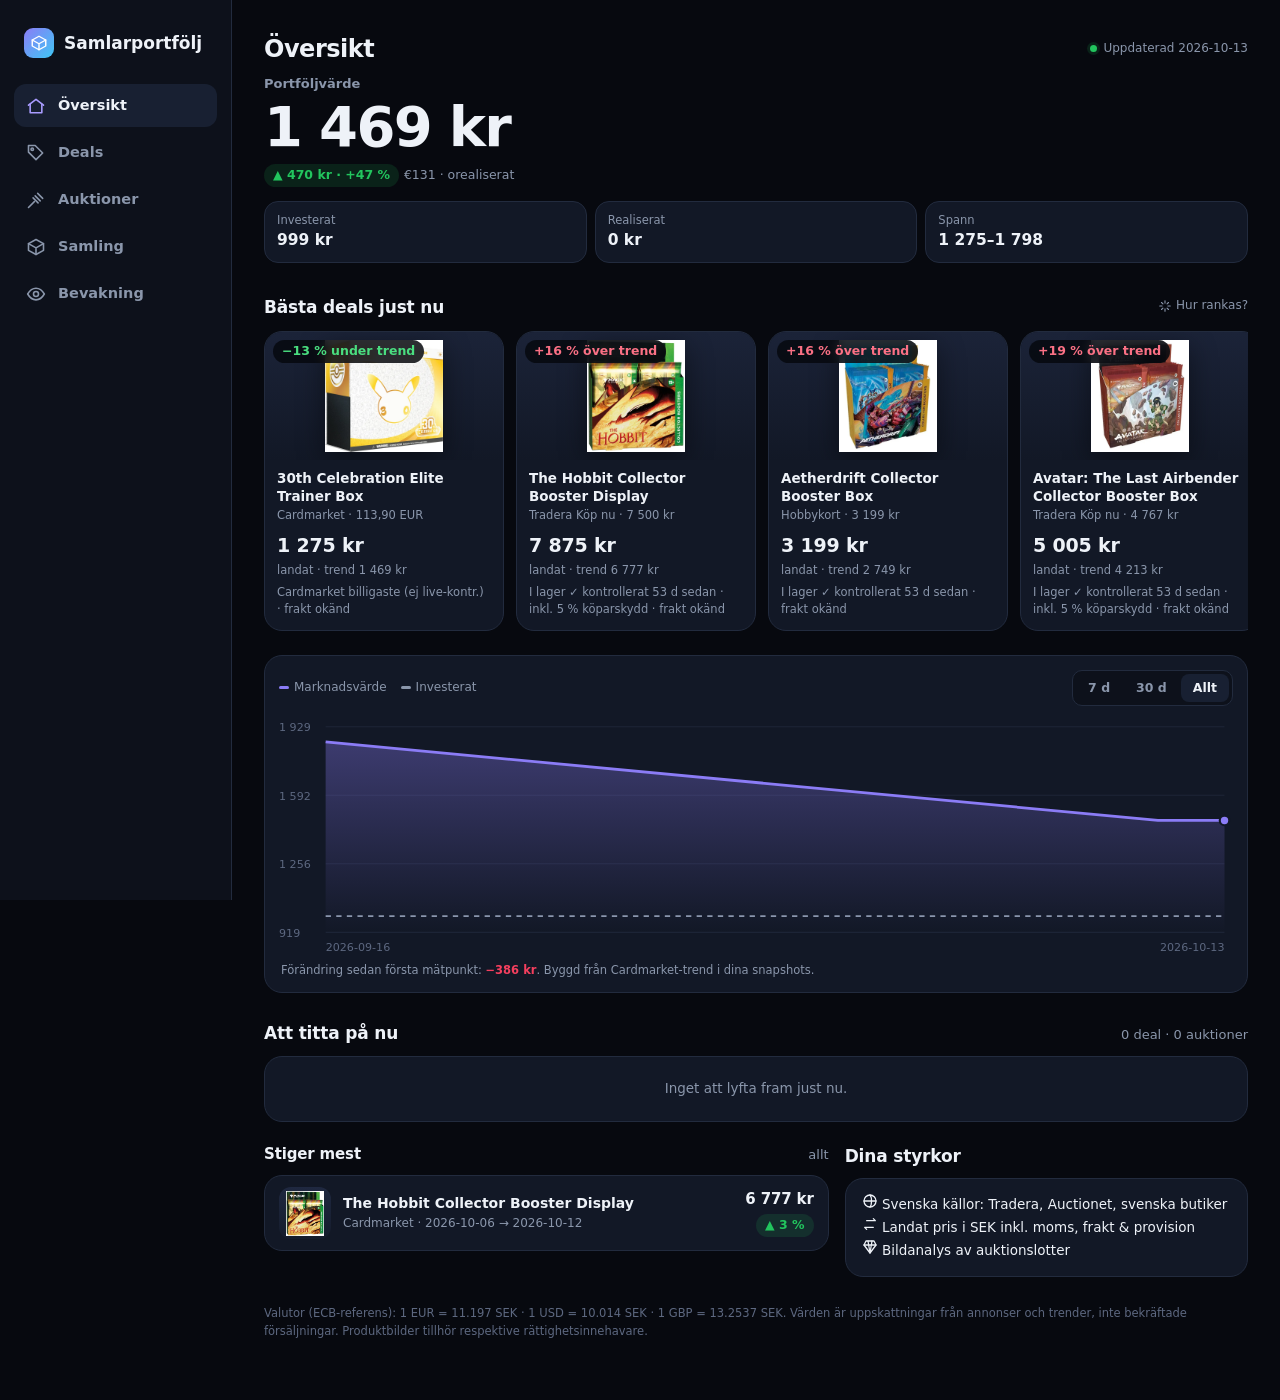
==== index.html @ d2026e26 "Max 5 per objekt överallt, objektsidor #item/<id>, max 2 per objekt i Bästa deals" ====
<!doctype html><html lang="sv"><head><meta charset="utf-8">
<meta name="viewport" content="width=device-width,initial-scale=1,viewport-fit=cover">
<meta name="theme-color" content="#07090f"><meta name="apple-mobile-web-app-capable" content="yes"><meta name="apple-mobile-web-app-status-bar-style" content="black-translucent">
<title>Samlarportfölj</title><link rel="stylesheet" href="style.css?v=18"></head>
<body>
<div class="shell">
  <aside class="side" id="side"></aside>
  <main id="app">
    <div class="skel"><div class="sk sk-h"></div><div class="sk sk-big"></div><div class="sk sk-chart"></div><div class="sk sk-row"></div><div class="sk sk-row"></div><div class="sk sk-row"></div></div>
  </main>
</div>
<nav class="tabbar" id="tabbar"></nav>
<script src="app.js?v=18"></script></body></html>
---- style.css ----
:root{--bg:#07090f;--bg2:#0d111b;--card:#121826;--card2:#182032;--line:#222b3e;--txt:#eef2f8;--mut:#8a96ab;--dim:#5d6880;
--acc:#8b7cf6;--acc2:#a99cff;--g:#22c55e;--gbg:rgba(34,197,94,.13);--r:#f43f5e;--rbg:rgba(244,63,94,.13);--a:#f5b93a;--abg:rgba(245,185,58,.13);
--rad:18px;--font:-apple-system,BlinkMacSystemFont,"SF Pro Display","Segoe UI",Inter,Roboto,system-ui,sans-serif}
*{box-sizing:border-box;-webkit-tap-highlight-color:transparent}html{scroll-behavior:smooth}
body{margin:0;background:var(--bg);color:var(--txt);font:15px/1.45 var(--font);-webkit-font-smoothing:antialiased;font-feature-settings:"tnum" 1}
a{color:var(--acc2);text-decoration:none}button{font:inherit;color:inherit}
svg.i{width:20px;height:20px;stroke:currentColor;fill:none;stroke-width:1.9;stroke-linecap:round;stroke-linejoin:round;flex:none}
.shell{display:flex;min-height:100vh}
main{flex:1;min-width:0;max-width:1120px;margin:0 auto;padding:calc(14px + env(safe-area-inset-top)) 16px calc(96px + env(safe-area-inset-bottom))}
/* side nav (desktop) */
.side{display:none}
@media(min-width:960px){.side{display:flex;flex-direction:column;gap:4px;width:232px;flex:none;position:sticky;top:0;height:100vh;padding:24px 14px;border-right:1px solid var(--line);background:var(--bg2)}
 .side .brand{display:flex;align-items:center;gap:10px;font-weight:800;font-size:17px;padding:4px 10px 22px}
 .side a{display:flex;align-items:center;gap:12px;padding:11px 12px;border-radius:12px;color:var(--mut);font-weight:600;font-size:14.5px}
 .side a:hover{background:var(--card)}.side a.on{background:var(--card2);color:var(--txt)}.side a.on svg{color:var(--acc2)}
 .side .cnt{margin-left:auto;font-size:11.5px;background:var(--card2);color:var(--mut);padding:1px 8px;border-radius:999px}.side a.on .cnt{background:var(--acc);color:#fff}
 .tabbar{display:none!important}main{padding:28px 32px 48px}}
.logo{width:30px;height:30px;border-radius:9px;background:linear-gradient(135deg,var(--acc),#3ec7f5);display:grid;place-items:center;color:#fff}
/* bottom tab bar */
.tabbar{position:fixed;left:0;right:0;bottom:0;z-index:20;display:grid;grid-template-columns:repeat(5,1fr);padding:6px 6px calc(6px + env(safe-area-inset-bottom));background:rgba(10,13,21,.88);backdrop-filter:blur(18px) saturate(1.4);-webkit-backdrop-filter:blur(18px) saturate(1.4);border-top:1px solid var(--line)}
.tabbar a{display:flex;flex-direction:column;align-items:center;gap:3px;padding:6px 0;color:var(--dim);font-size:10.5px;font-weight:600;position:relative}
.tabbar a.on{color:var(--txt)}.tabbar a.on svg{color:var(--acc2)}.tabbar .dot{position:absolute;top:2px;left:calc(50% + 8px);min-width:16px;height:16px;padding:0 4px;border-radius:8px;background:var(--g);color:#04130a;font-size:10px;font-weight:800;display:grid;place-items:center}
/* typo */
.h1{font-size:24px;font-weight:800;letter-spacing:-.02em;margin:4px 0 2px}.sub{color:var(--mut);font-size:13px;margin:0 0 16px}
.sec{display:flex;align-items:baseline;justify-content:space-between;margin:28px 0 10px}.sec h2{font-size:17px;margin:0;letter-spacing:-.01em}.sec a,.sec span{font-size:13px;color:var(--mut)}
.mut{color:var(--mut)}.sm{font-size:12.5px}.xs{font-size:11.5px}.g{color:var(--g)}.r{color:var(--r)}
.top{display:flex;align-items:center;justify-content:space-between;gap:10px}
.upd{font-size:12px;color:var(--mut);display:flex;align-items:center;gap:6px}.live{width:7px;height:7px;border-radius:50%;background:var(--g);box-shadow:0 0 0 3px var(--gbg)}
/* chips */
.chip{display:inline-flex;align-items:center;gap:4px;font-size:12.5px;font-weight:700;padding:3px 9px;border-radius:999px;white-space:nowrap;line-height:1.35}
.c-g{background:var(--gbg);color:var(--g)}.c-r{background:var(--rbg);color:var(--r)}.c-a{background:var(--abg);color:var(--a)}.c-n{background:var(--card2);color:var(--mut)}.c-acc{background:rgba(139,124,246,.16);color:var(--acc2)}
/* hero */
.hero{padding:6px 0 4px}.hero .lbl{font-size:13px;color:var(--mut);font-weight:600}.hero .val{font-size:44px;font-weight:800;letter-spacing:-.03em;line-height:1.05;margin:4px 0 8px}
.kpis{display:grid;grid-template-columns:repeat(3,1fr);gap:8px;margin-top:14px}.kpi{background:var(--card);border:1px solid var(--line);border-radius:14px;padding:10px 12px}.kpi span{display:block;font-size:11.5px;color:var(--mut)}.kpi b{font-size:15.5px}
/* chart card */
.card{background:var(--card);border:1px solid var(--line);border-radius:var(--rad)}
.chartcard{padding:14px 14px 8px;margin-top:14px}.seg{display:inline-flex;background:var(--bg2);border:1px solid var(--line);border-radius:10px;padding:3px;gap:2px}
.seg button{white-space:nowrap;border:0;background:none;padding:5px 12px;border-radius:8px;font-size:12.5px;font-weight:700;color:var(--mut);cursor:pointer}.seg button.on{background:var(--card2);color:var(--txt)}
.legend{display:flex;gap:14px;font-size:12px;color:var(--mut)}.legend i{display:inline-block;width:10px;height:3px;border-radius:2px;margin-right:5px;vertical-align:middle}
.pchart svg{width:100%;height:auto;display:block}.ax{fill:var(--dim);font-size:10.5px}
/* strip cards */
.strip{display:flex;gap:12px;overflow-x:auto;scroll-snap-type:x mandatory;margin:0 -16px;padding:2px 16px 10px;scrollbar-width:none}.strip::-webkit-scrollbar{display:none}
.hc{flex:0 0 216px;scroll-snap-align:start;background:var(--card);border:1px solid var(--line);border-radius:var(--rad);overflow:hidden;color:var(--txt);display:flex;flex-direction:column;transition:transform .15s}
.hc:active{transform:scale(.98)}.hc .im{position:relative;height:128px;background:linear-gradient(180deg,#1b2338,#121826);display:grid;place-items:center;overflow:hidden}
.hc .im img{max-height:112px;max-width:86%;object-fit:contain;filter:drop-shadow(0 8px 14px rgba(0,0,0,.45))}.hc .im img.cover{max-width:100%;max-height:100%;width:100%;height:100%;object-fit:cover;filter:none}
.hc .im .chip{position:absolute;top:8px;left:8px}.hc .im .tl{position:absolute;top:8px;right:8px;font-size:11px;font-weight:700;background:rgba(7,9,15,.82);padding:3px 8px;border-radius:999px;display:flex;gap:4px;align-items:center}
.hc .bd{padding:10px 12px 12px;display:flex;flex-direction:column;gap:2px;flex:1}.hc .t{font-weight:650;font-size:13.5px;line-height:1.3;display:-webkit-box;-webkit-line-clamp:2;-webkit-box-orient:vertical;overflow:hidden}
.hc .p{font-size:19px;font-weight:800;margin-top:auto;padding-top:6px;letter-spacing:-.01em}
/* list rows */
.list{background:var(--card);border:1px solid var(--line);border-radius:var(--rad);overflow:hidden}
.row{display:grid;grid-template-columns:52px 1fr auto;gap:12px;align-items:center;padding:11px 14px;border-top:1px solid var(--line);color:var(--txt);cursor:pointer}
.row:first-child{border-top:0}.row:hover{background:var(--card2)}
.th{width:52px;height:52px;border-radius:12px;background:linear-gradient(180deg,#1f2840,#151c2c);display:grid;place-items:center;overflow:hidden}.th img{max-width:86%;max-height:86%;object-fit:contain}.th img.cover{width:100%;height:100%;max-width:none;max-height:none;object-fit:cover}
.row .nm{font-weight:650;font-size:14px;line-height:1.3;overflow:hidden;text-overflow:ellipsis;display:-webkit-box;-webkit-line-clamp:2;-webkit-box-orient:vertical}
.row .meta{font-size:12px;color:var(--mut);margin-top:2px;display:flex;gap:6px;flex-wrap:wrap;align-items:center}
.row .rt{text-align:right}.row .rt b{display:block;font-size:15px;letter-spacing:-.01em}.row .rt .chip{margin-top:3px}
/* expandable */
.exp{display:grid;grid-template-rows:0fr;transition:grid-template-rows .28s ease}.exp>div{overflow:hidden}.open+.exp{grid-template-rows:1fr}
.exp .in{padding:4px 14px 16px;border-top:1px dashed var(--line)}
.row .chev{transition:transform .25s;color:var(--dim)}.row.open .chev{transform:rotate(180deg)}
.in h4{font-size:11.5px;color:var(--mut);text-transform:uppercase;letter-spacing:.06em;margin:16px 0 8px}
.src{display:grid;grid-template-columns:repeat(auto-fill,minmax(180px,1fr));gap:8px}.src>div{background:var(--bg2);border:1px solid var(--line);border-radius:12px;padding:9px 11px;font-size:12.5px}
.src b{display:block;font-size:11px;color:var(--mut);text-transform:uppercase;letter-spacing:.05em;margin-bottom:4px}
.big{display:grid;grid-template-columns:120px 1fr;gap:16px;align-items:center;padding:16px}
.big .th{width:120px;height:120px;border-radius:16px}.big .v{font-size:30px;font-weight:800;letter-spacing:-.02em;margin:4px 0}
.range{display:grid;grid-template-columns:repeat(3,1fr);gap:8px;padding:0 16px 14px}.range div{background:var(--bg2);border:1px solid var(--line);border-radius:12px;padding:8px 10px}.range span{display:block;font-size:11px;color:var(--mut)}.range b{font-size:14.5px}
.scroll{overflow-x:auto;-webkit-overflow-scrolling:touch}table{border-collapse:collapse;width:100%;font-size:12.5px;min-width:520px}th,td{border-bottom:1px solid var(--line);padding:8px 6px;text-align:left;vertical-align:top}th{color:var(--mut);font-size:11px;text-transform:uppercase;letter-spacing:.04em;font-weight:600}
.alerts{display:flex;gap:6px;flex-wrap:wrap;margin-top:6px}
.banner{display:flex;gap:12px;align-items:flex-start;padding:12px 14px;border-radius:14px;background:linear-gradient(135deg,rgba(139,124,246,.16),rgba(62,199,245,.08));border:1px solid rgba(139,124,246,.3);margin-top:14px;font-size:13.5px}
.banner svg{color:var(--acc2);margin-top:1px}
.gal{display:grid;grid-template-columns:repeat(auto-fill,minmax(110px,1fr));gap:6px}.gal img{width:100%;aspect-ratio:1;object-fit:cover;border-radius:10px}
.empty{padding:22px;text-align:center;color:var(--mut);font-size:13.5px}
.foot{color:var(--dim);font-size:11.5px;margin-top:28px;line-height:1.55}
.view{animation:fade .25s ease}@keyframes fade{from{opacity:0;transform:translateY(6px)}to{opacity:1;transform:none}}
/* skeleton */
.sk{background:linear-gradient(90deg,var(--card) 0%,var(--card2) 50%,var(--card) 100%);background-size:200% 100%;animation:sh 1.2s infinite;border-radius:14px;margin-bottom:12px}
.sk-h{height:14px;width:40%}.sk-big{height:48px;width:65%}.sk-chart{height:200px}.sk-row{height:64px}@keyframes sh{to{background-position:-200% 0}}
@media(min-width:760px){.hero .val{font-size:56px}.hc{flex-basis:240px}.two{display:grid;grid-template-columns:1.4fr 1fr;gap:16px;align-items:start}.two .sec{margin-top:22px}}
.hc .im .chip{background:rgba(7,9,15,.85);backdrop-filter:blur(6px)}.hc .im .c-g{color:#4ade80}.hc .im .c-r{color:#fb7185}
.strip{margin-right:-16px}@media(min-width:960px){.strip{margin:0;padding:2px 0 10px}}
.legend span{white-space:nowrap}.chartcard .top{flex-wrap:wrap;row-gap:8px}
.row.oos{opacity:.5}.row.oos b{text-decoration:line-through}.oosl .row{border-top:1px solid var(--line)}
.row>div{min-width:0}.row .meta .chip{white-space:normal}
.info{position:relative;font-size:12px;color:var(--mut)}.info summary{cursor:pointer;list-style:none;display:flex;gap:4px;align-items:center}.info summary::-webkit-details-marker{display:none}.info>div{position:absolute;right:0;top:22px;z-index:5;width:290px;background:var(--card2);border:1px solid var(--line);border-radius:12px;padding:10px 12px;line-height:1.5;box-shadow:0 10px 30px rgba(0,0,0,.5)}
.more{display:flex;align-items:center;justify-content:center;gap:4px;margin:8px 0 2px;padding:9px;border-radius:12px;font-size:13px;font-weight:600;color:var(--acc2);background:rgba(139,124,246,.08)}.more svg{transform:rotate(-90deg)}
.grp{margin-bottom:18px}.grph{display:flex;align-items:center;gap:10px;margin:0 2px 8px;color:var(--txt)}.grph .th{width:36px;height:36px;border-radius:9px}.grph .nm{font-weight:650;font-size:14px}.grph>svg{margin-left:auto;transform:rotate(-90deg);color:var(--dim)}
.back{display:inline-flex;align-items:center;gap:4px;color:var(--mut);font-size:14px;font-weight:600;margin:2px 0 12px}.back svg{transform:rotate(90deg)}
.row .meta{gap:4px 6px}.in h4{margin:20px 0 8px}
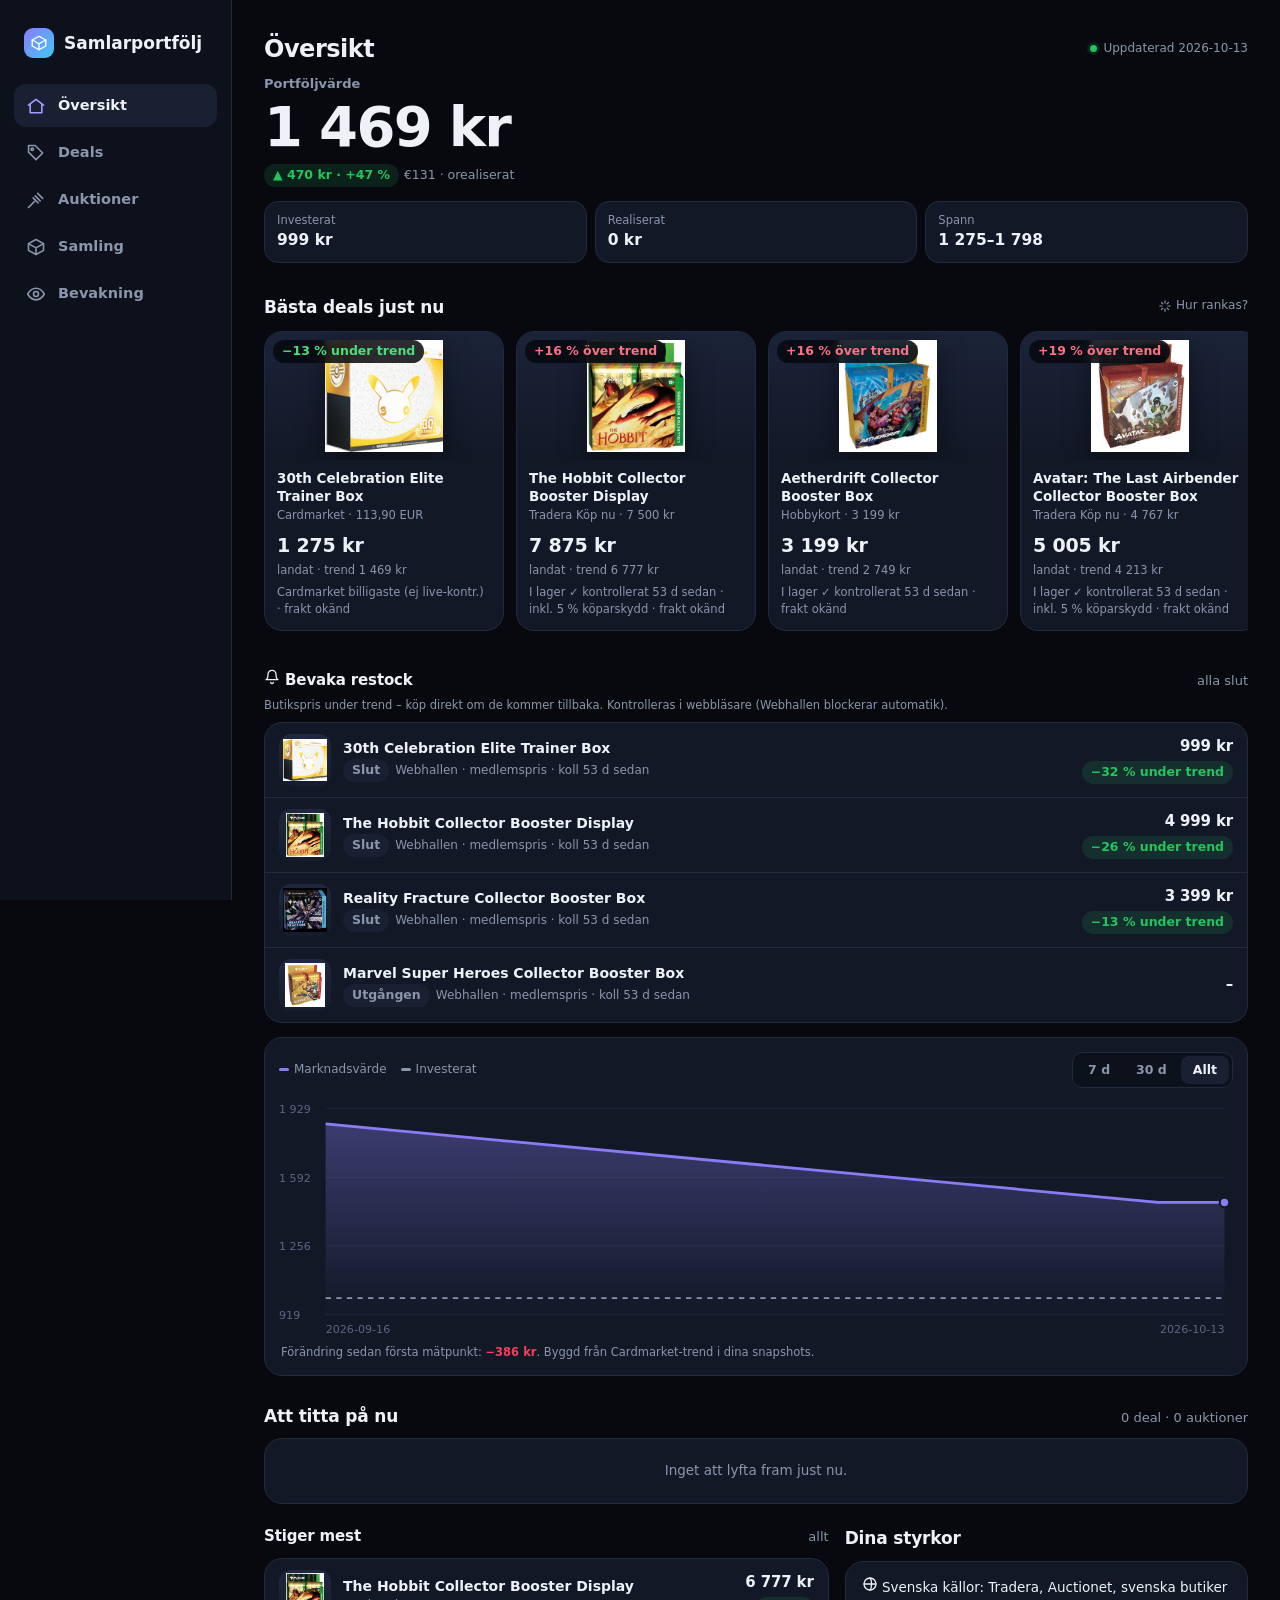
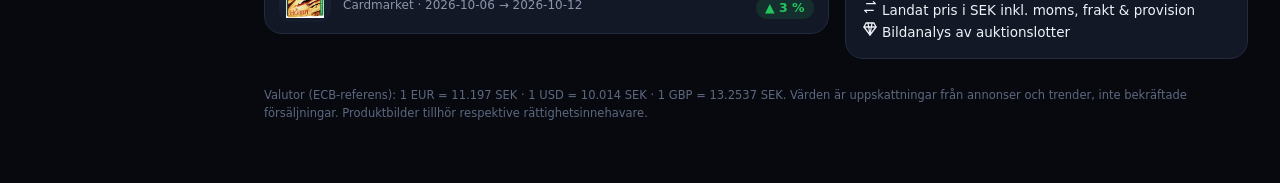
==== commit 9377a94f: "Webhallen restock-bevakning + Marvel Super Heroes, Reality Fracture" ====
--- a/index.html
+++ b/index.html
@@ -1,7 +1,7 @@
 <!doctype html><html lang="sv"><head><meta charset="utf-8">
 <meta name="viewport" content="width=device-width,initial-scale=1,viewport-fit=cover">
 <meta name="theme-color" content="#07090f"><meta name="apple-mobile-web-app-capable" content="yes"><meta name="apple-mobile-web-app-status-bar-style" content="black-translucent">
-<title>Samlarportfölj</title><link rel="stylesheet" href="style.css?v=18"></head>
+<title>Samlarportfölj</title><link rel="stylesheet" href="style.css?v=19"></head>
 <body>
 <div class="shell">
   <aside class="side" id="side"></aside>
@@ -10,4 +10,4 @@
   </main>
 </div>
 <nav class="tabbar" id="tabbar"></nav>
-<script src="app.js?v=18"></script></body></html>
+<script src="app.js?v=19"></script></body></html>
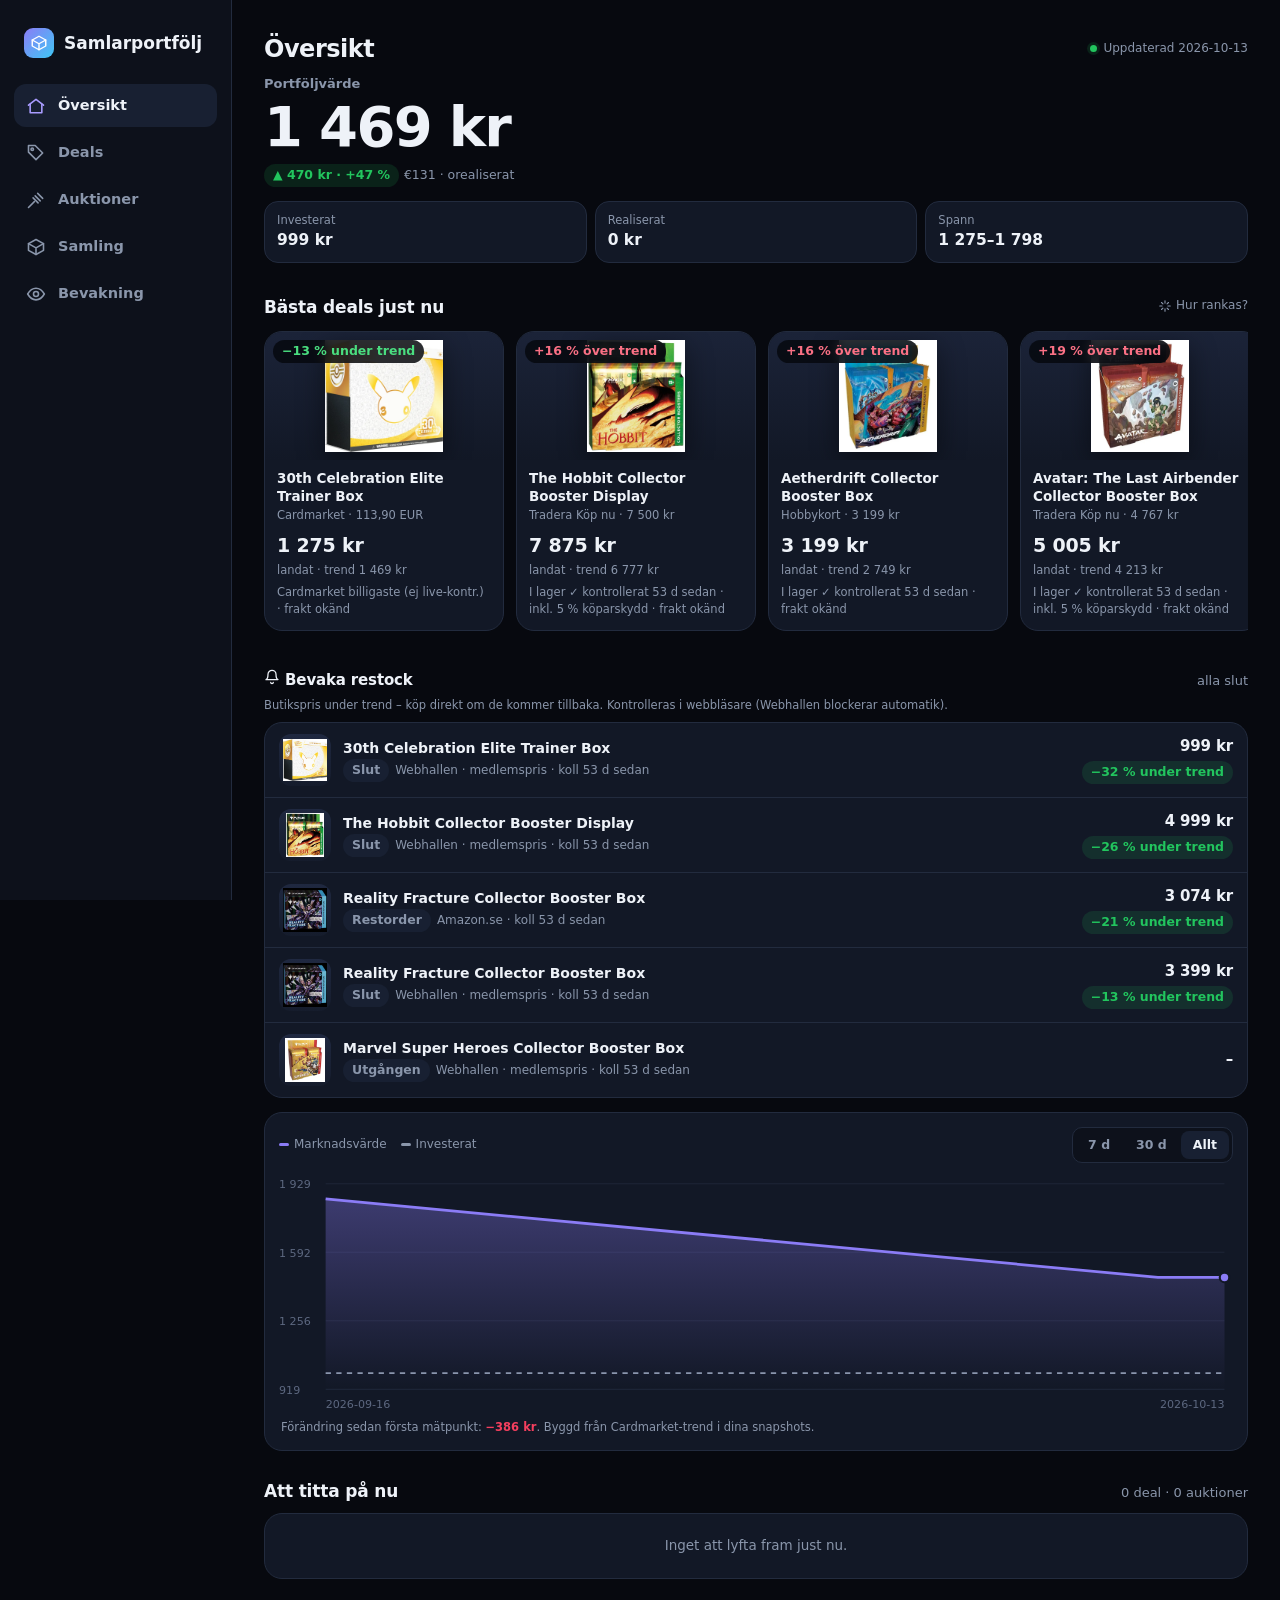
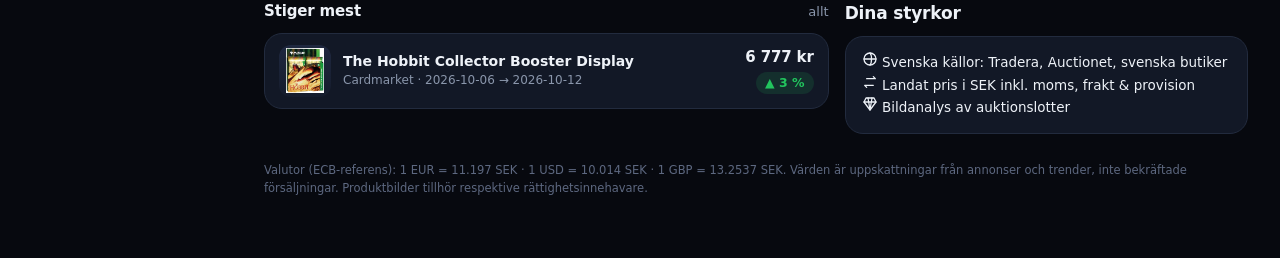
==== commit 865578a9: "Amazon.se-erbjudanden, Innistrad: Midnight Hunt, README" ====
--- a/index.html
+++ b/index.html
@@ -1,7 +1,7 @@
 <!doctype html><html lang="sv"><head><meta charset="utf-8">
 <meta name="viewport" content="width=device-width,initial-scale=1,viewport-fit=cover">
 <meta name="theme-color" content="#07090f"><meta name="apple-mobile-web-app-capable" content="yes"><meta name="apple-mobile-web-app-status-bar-style" content="black-translucent">
-<title>Samlarportfölj</title><link rel="stylesheet" href="style.css?v=19"></head>
+<title>Samlarportfölj</title><link rel="stylesheet" href="style.css?v=20"></head>
 <body>
 <div class="shell">
   <aside class="side" id="side"></aside>
@@ -10,4 +10,4 @@
   </main>
 </div>
 <nav class="tabbar" id="tabbar"></nav>
-<script src="app.js?v=19"></script></body></html>
+<script src="app.js?v=20"></script></body></html>
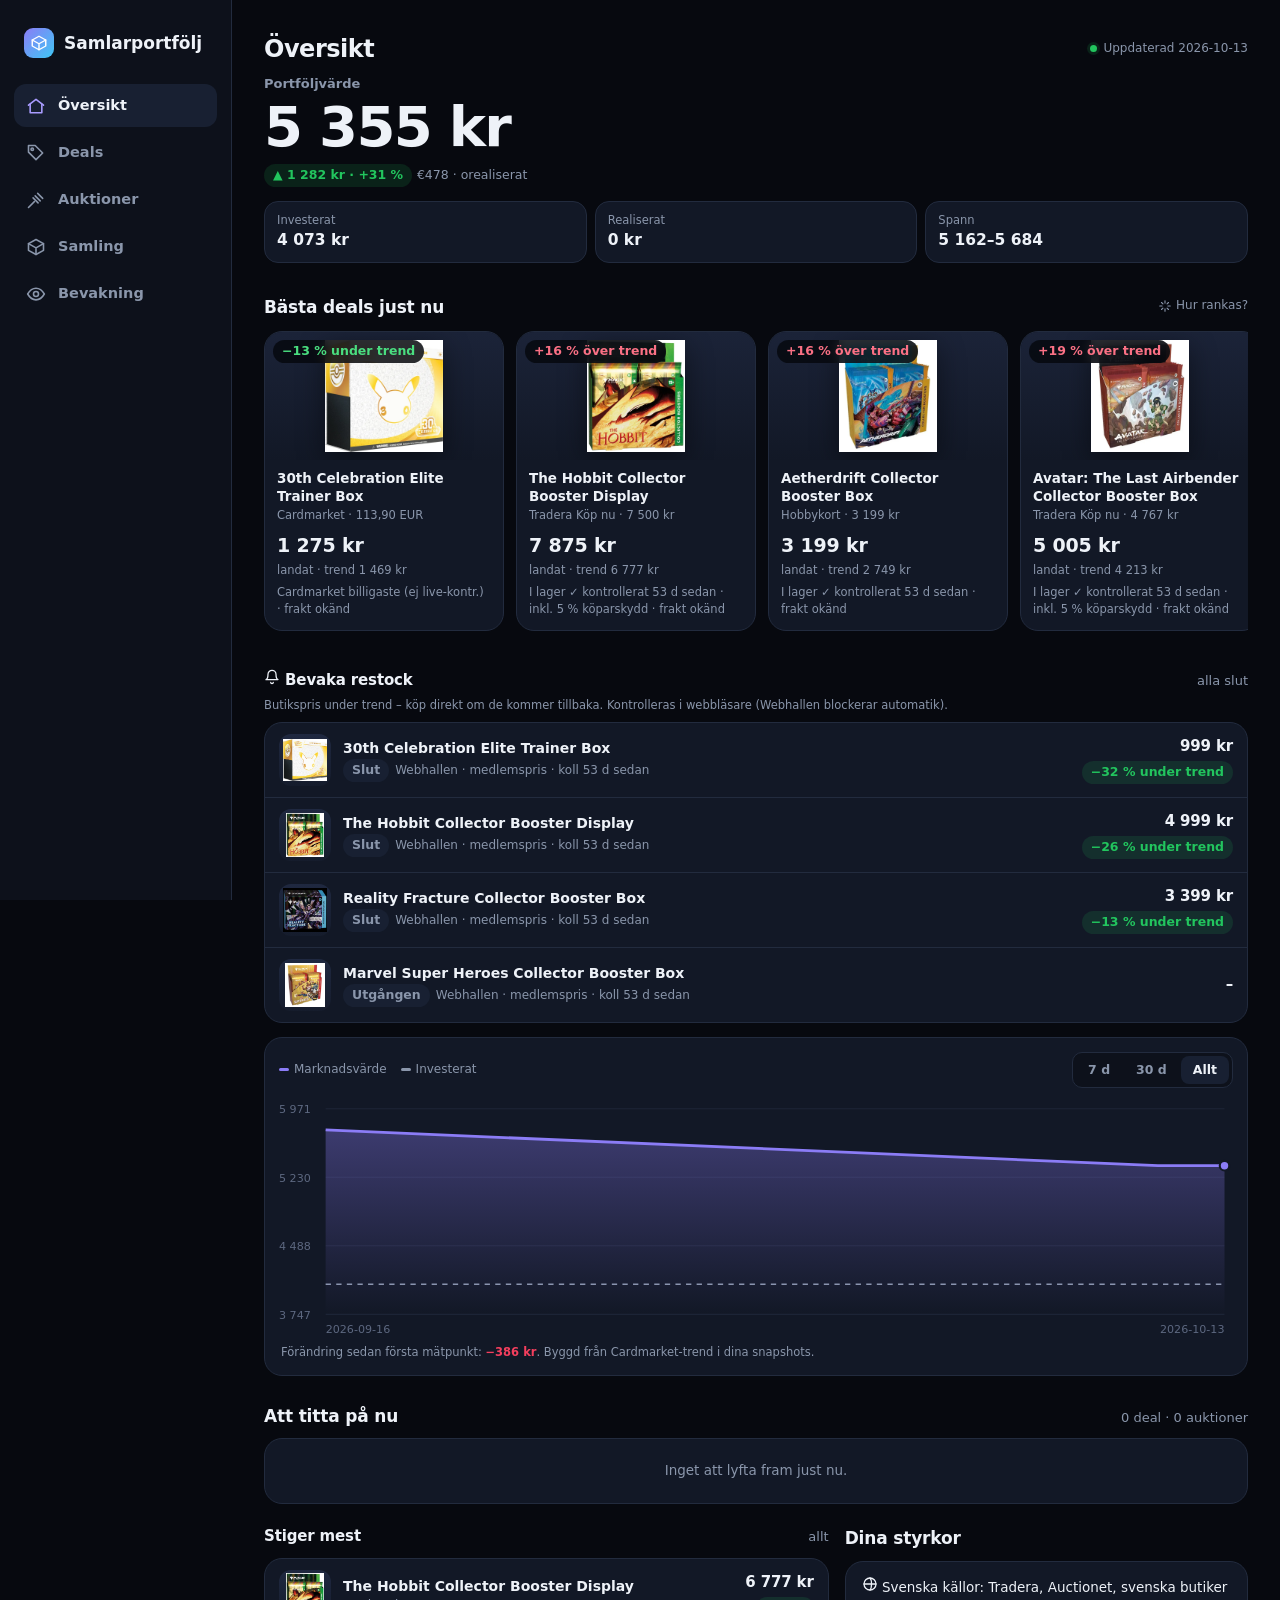
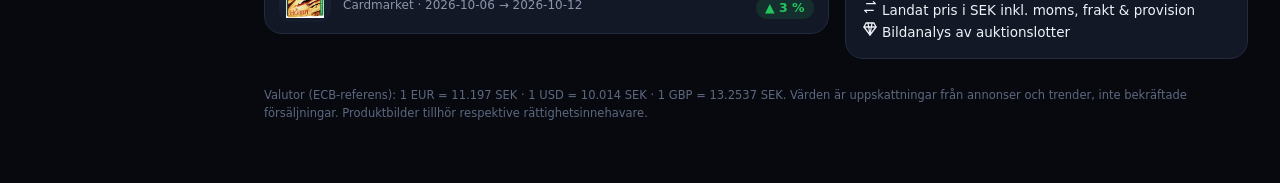
==== commit 037c9c09: "Reality Fracture köpt (beställd, Amazon.se)" ====
--- a/index.html
+++ b/index.html
@@ -1,7 +1,7 @@
 <!doctype html><html lang="sv"><head><meta charset="utf-8">
 <meta name="viewport" content="width=device-width,initial-scale=1,viewport-fit=cover">
 <meta name="theme-color" content="#07090f"><meta name="apple-mobile-web-app-capable" content="yes"><meta name="apple-mobile-web-app-status-bar-style" content="black-translucent">
-<title>Samlarportfölj</title><link rel="stylesheet" href="style.css?v=20"></head>
+<title>Samlarportfölj</title><link rel="stylesheet" href="style.css?v=21"></head>
 <body>
 <div class="shell">
   <aside class="side" id="side"></aside>
@@ -10,4 +10,4 @@
   </main>
 </div>
 <nav class="tabbar" id="tabbar"></nav>
-<script src="app.js?v=20"></script></body></html>
+<script src="app.js?v=21"></script></body></html>
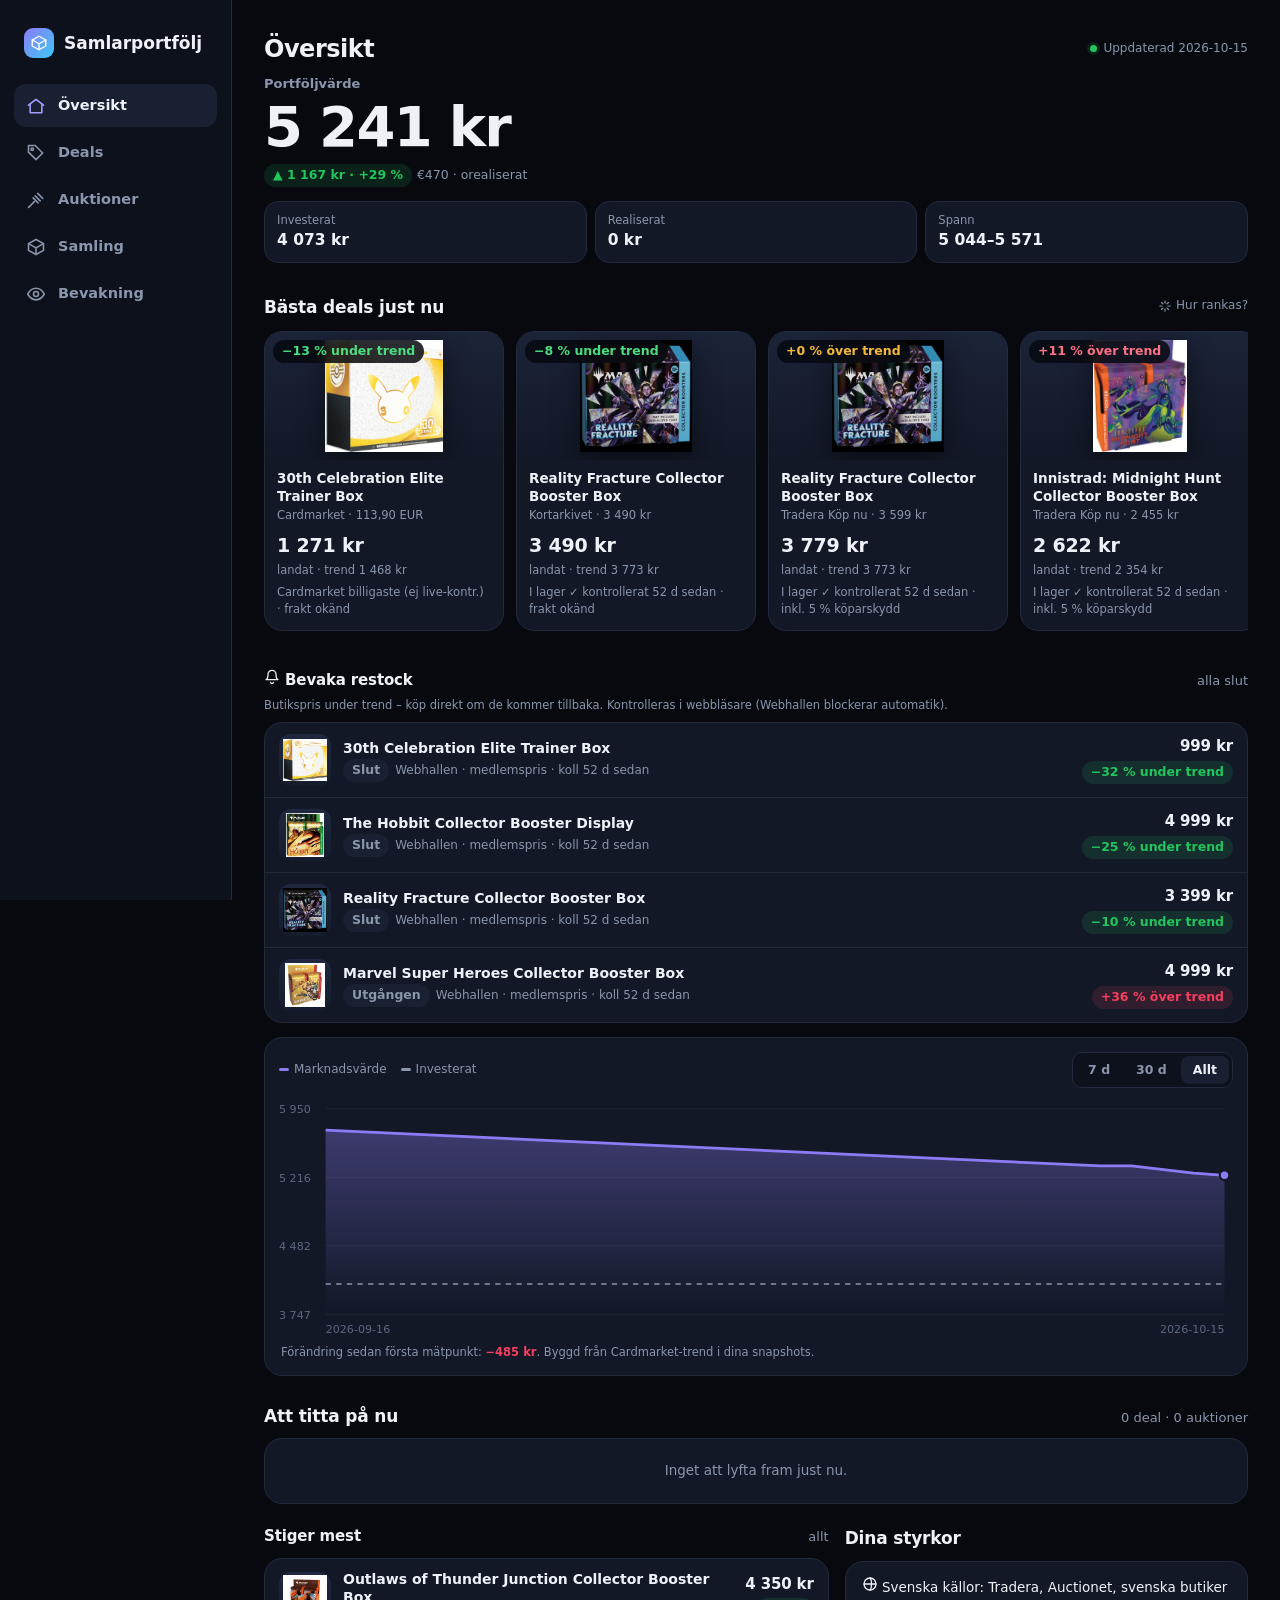
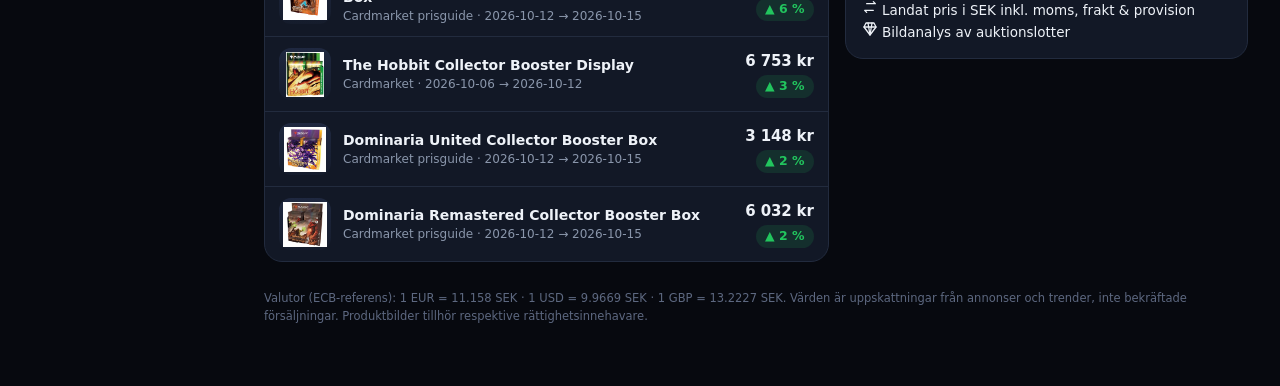
==== commit 4cf1a508: "Prisuppdatering 2026-10-15" ====
--- a/index.html
+++ b/index.html
@@ -10,4 +10,4 @@
   </main>
 </div>
 <nav class="tabbar" id="tabbar"></nav>
-<script src="app.js?v=21"></script></body></html>
+<script src="app.js?v=22"></script></body></html>
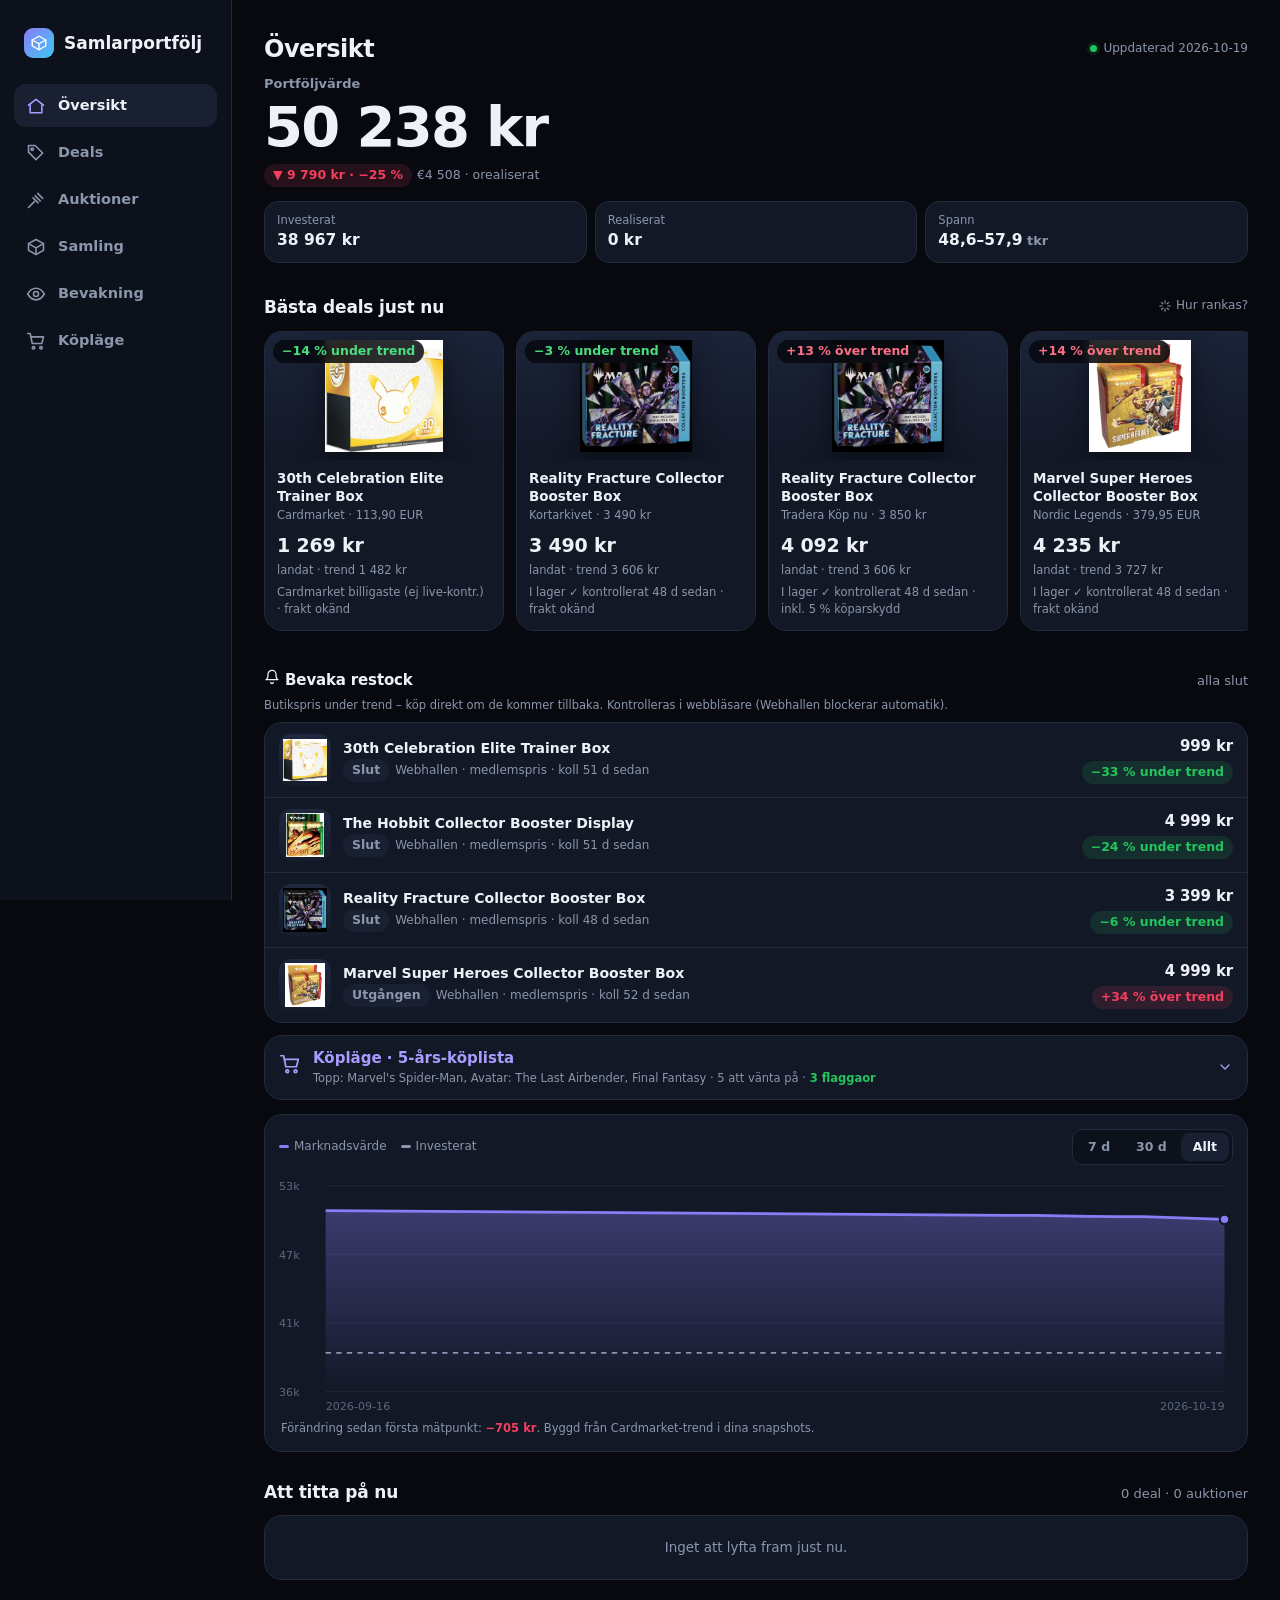
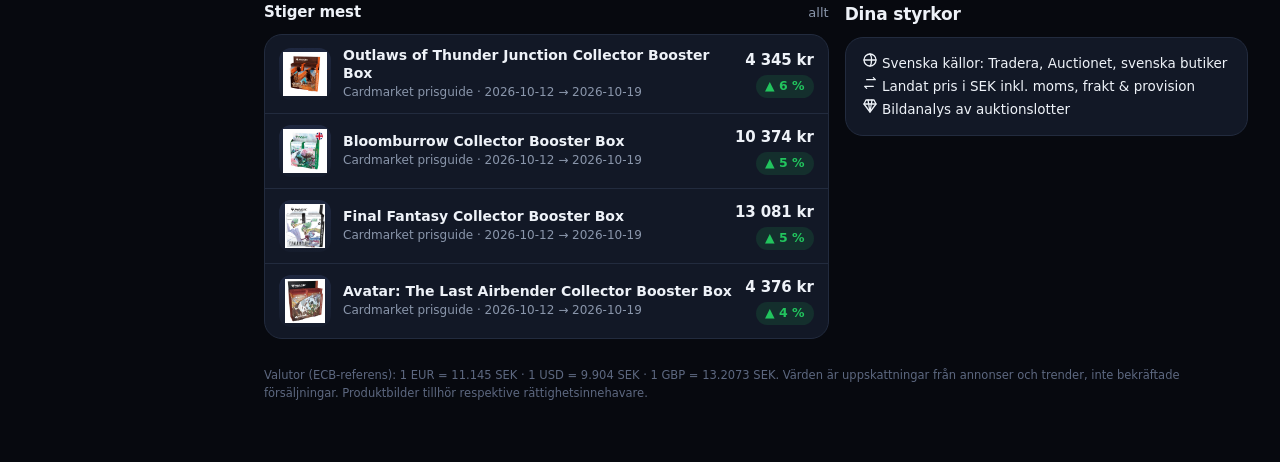
==== commit 4c1cc8fc: "Lägg till köplista" ====
--- a/index.html
+++ b/index.html
@@ -1,7 +1,7 @@
 <!doctype html><html lang="sv"><head><meta charset="utf-8">
 <meta name="viewport" content="width=device-width,initial-scale=1,viewport-fit=cover">
 <meta name="theme-color" content="#07090f"><meta name="apple-mobile-web-app-capable" content="yes"><meta name="apple-mobile-web-app-status-bar-style" content="black-translucent">
-<title>Samlarportfölj</title><link rel="stylesheet" href="style.css?v=21"></head>
+<title>Samlarportfölj</title><link rel="stylesheet" href="style.css?v=22"></head>
 <body>
 <div class="shell">
   <aside class="side" id="side"></aside>
@@ -10,4 +10,4 @@
   </main>
 </div>
 <nav class="tabbar" id="tabbar"></nav>
-<script src="app.js?v=22"></script></body></html>
+<script src="app.js?v=23"></script></body></html>
--- a/style.css
+++ b/style.css
@@ -17,7 +17,7 @@
  .tabbar{display:none!important}main{padding:28px 32px 48px}}
 .logo{width:30px;height:30px;border-radius:9px;background:linear-gradient(135deg,var(--acc),#3ec7f5);display:grid;place-items:center;color:#fff}
 /* bottom tab bar */
-.tabbar{position:fixed;left:0;right:0;bottom:0;z-index:20;display:grid;grid-template-columns:repeat(5,1fr);padding:6px 6px calc(6px + env(safe-area-inset-bottom));background:rgba(10,13,21,.88);backdrop-filter:blur(18px) saturate(1.4);-webkit-backdrop-filter:blur(18px) saturate(1.4);border-top:1px solid var(--line)}
+.tabbar{position:fixed;left:0;right:0;bottom:0;z-index:20;display:grid;grid-template-columns:repeat(6,1fr);padding:6px 6px calc(6px + env(safe-area-inset-bottom));background:rgba(10,13,21,.88);backdrop-filter:blur(18px) saturate(1.4);-webkit-backdrop-filter:blur(18px) saturate(1.4);border-top:1px solid var(--line)}
 .tabbar a{display:flex;flex-direction:column;align-items:center;gap:3px;padding:6px 0;color:var(--dim);font-size:10.5px;font-weight:600;position:relative}
 .tabbar a.on{color:var(--txt)}.tabbar a.on svg{color:var(--acc2)}.tabbar .dot{position:absolute;top:2px;left:calc(50% + 8px);min-width:16px;height:16px;padding:0 4px;border-radius:8px;background:var(--g);color:#04130a;font-size:10px;font-weight:800;display:grid;place-items:center}
 /* typo */
@@ -86,3 +86,8 @@
 .grp{margin-bottom:18px}.grph{display:flex;align-items:center;gap:10px;margin:0 2px 8px;color:var(--txt)}.grph .th{width:36px;height:36px;border-radius:9px}.grph .nm{font-weight:650;font-size:14px}.grph>svg{margin-left:auto;transform:rotate(-90deg);color:var(--dim)}
 .back{display:inline-flex;align-items:center;gap:4px;color:var(--mut);font-size:14px;font-weight:600;margin:2px 0 12px}.back svg{transform:rotate(90deg)}
 .row .meta{gap:4px 6px}.in h4{margin:20px 0 8px}
+
+.bulk>summary::-webkit-details-marker{display:none}
+.bulk[open]>summary .chip{opacity:.6}
+.bulk>.list{margin:8px 0 0 12px}
+.legend{flex-wrap:wrap;row-gap:4px}
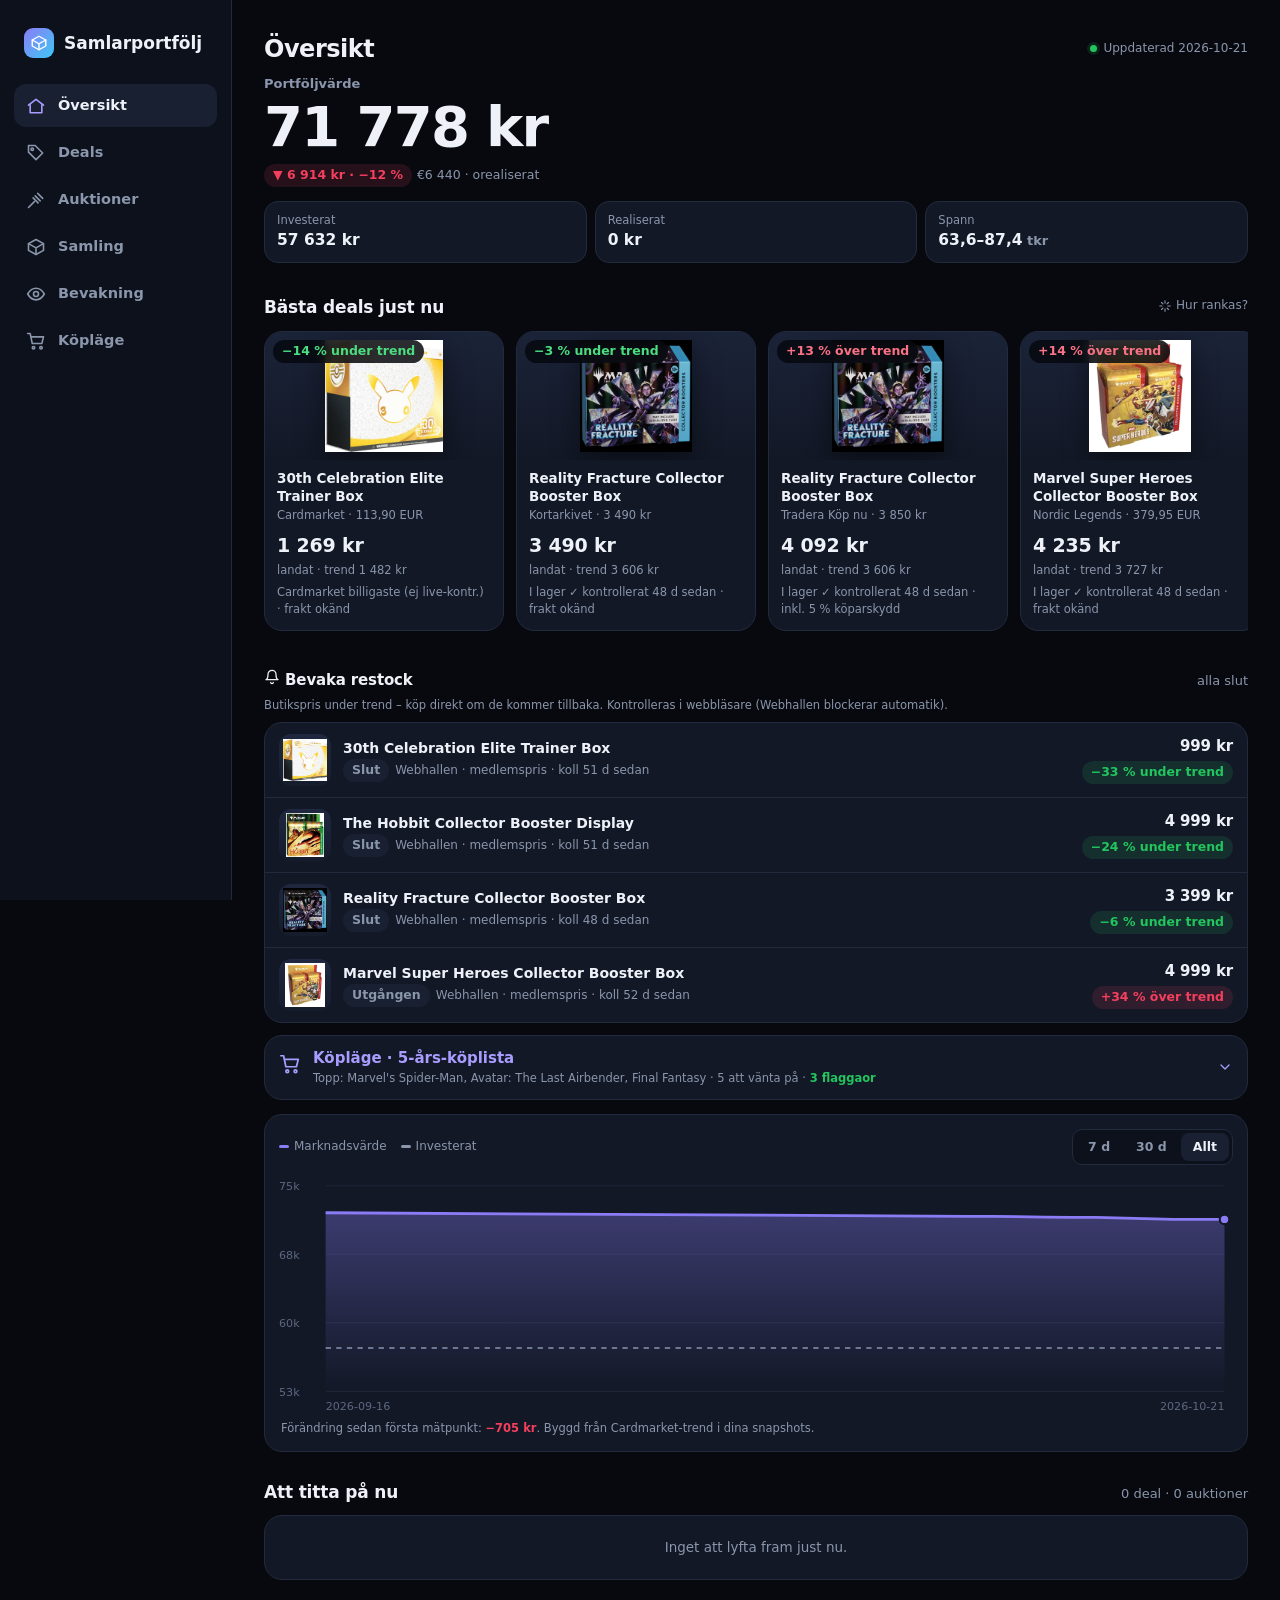
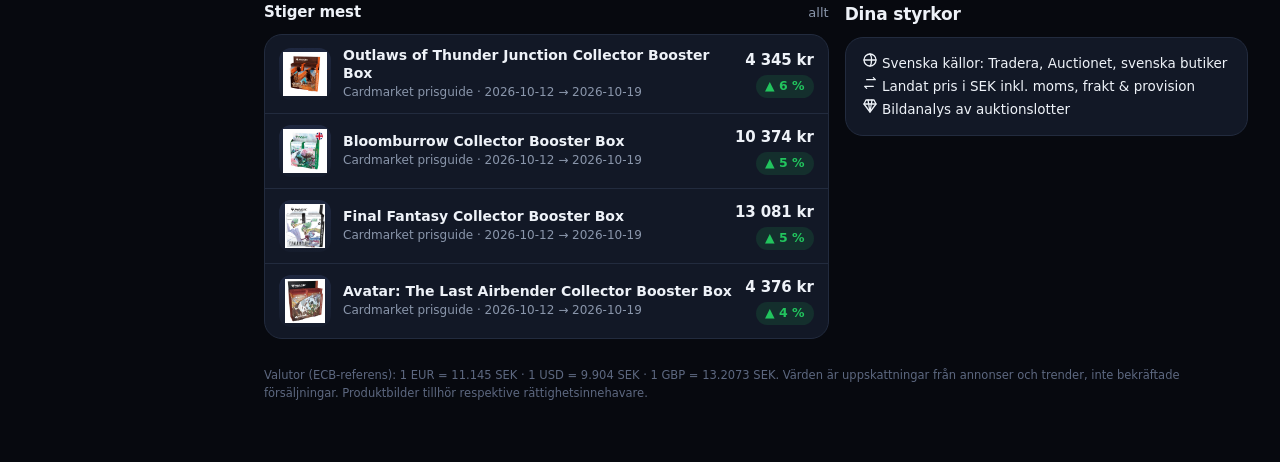
==== commit d289ee97: "Lägg till 5 vintage Kenner Star Wars-figurer (Vintage Star Wars (Kenner 12"))" ====
--- a/index.html
+++ b/index.html
@@ -10,4 +10,4 @@
   </main>
 </div>
 <nav class="tabbar" id="tabbar"></nav>
-<script src="app.js?v=23"></script></body></html>
+<script src="app.js?v=26"></script></body></html>
